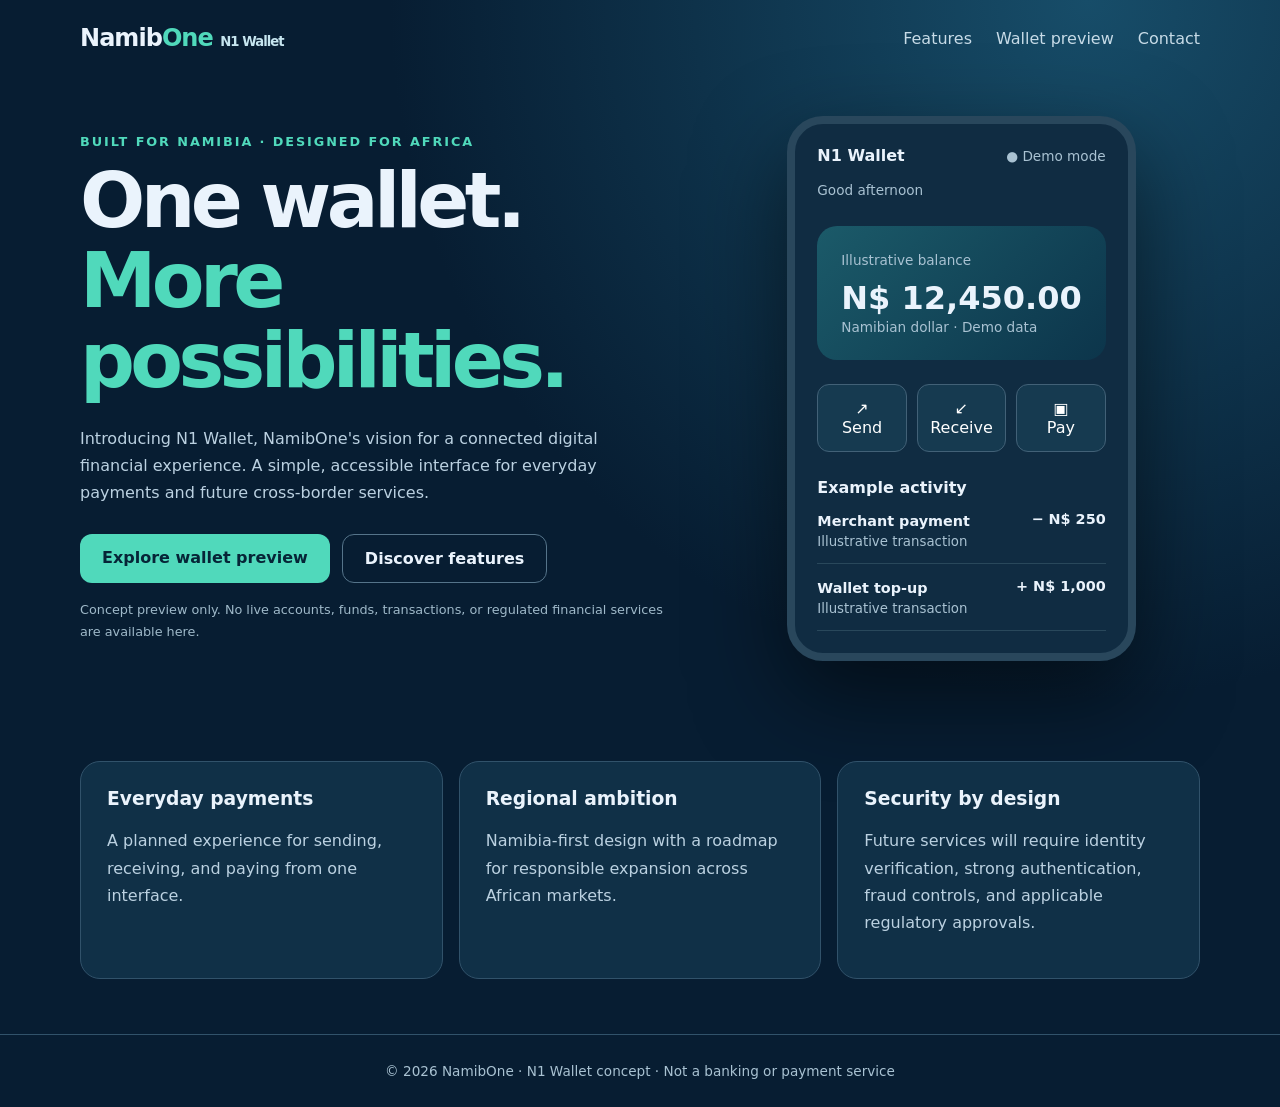
==== index.html @ 3094222d "feat: add responsive N1 Wallet concept landing page and demo interface" ====
<!doctype html>
<html lang="en"><head><meta charset="utf-8"><meta name="viewport" content="width=device-width,initial-scale=1"><meta name="theme-color" content="#071d32"><title>N1 Wallet | NamibOne</title><style>
:root{font-family:Inter,system-ui,-apple-system,Segoe UI,sans-serif;color:#eaf3fc;background:#071d32}*{box-sizing:border-box}body{margin:0;background:radial-gradient(circle at 85% 0%,#174d69 0%,#071d32 45%);min-height:100vh}a{color:inherit}button,input{font:inherit}button{cursor:pointer}header{max-width:1160px;margin:auto;display:flex;align-items:center;justify-content:space-between;padding:24px 20px}.brand{font-weight:850;font-size:1.5rem;letter-spacing:-.04em}.brand span{color:#50d9bb}nav{display:flex;gap:24px}nav a{text-decoration:none;color:#c7dbe7}main{max-width:1160px;margin:40px auto;padding:0 20px}.hero{display:grid;grid-template-columns:1.1fr .9fr;align-items:center;gap:60px}h1{font-size:clamp(2.6rem,6vw,5rem);line-height:1.04;letter-spacing:-.06em;margin:12px 0 24px}h1 em{font-style:normal;color:#50d9bb}.eyebrow{color:#50d9bb;text-transform:uppercase;letter-spacing:.15em;font-size:.8rem;font-weight:700}p{color:#bbd1e1;line-height:1.7}.cta{display:flex;gap:12px;flex-wrap:wrap;margin-top:28px}.btn{background:#50d9bb;color:#062537;border:0;border-radius:12px;padding:14px 22px;font-weight:750;text-decoration:none}.btn.secondary{background:transparent;color:#eaf3fc;border:1px solid #55748a}.phone{border:8px solid #29475c;border-radius:36px;background:#102c42;max-width:350px;margin:auto;padding:22px;box-shadow:0 35px 90px #0008}.phone .top{display:flex;justify-content:space-between;align-items:center}.muted{font-size:.85rem;color:#a9c2d2}.balance{margin:24px 0;padding:24px;background:linear-gradient(135deg,#1b5a69,#0c354b);border-radius:20px}.balance strong{font-size:2rem;display:block;margin-top:10px}.actions{display:grid;grid-template-columns:repeat(3,1fr);gap:10px}.actions button{border:1px solid #426177;border-radius:12px;background:#163a50;color:white;padding:14px 5px}.activity{margin-top:26px}.row{display:flex;justify-content:space-between;border-bottom:1px solid #29485b;padding:14px 0}.row b{font-size:.9rem}.row small{display:block;color:#a9c2d2;margin-top:4px}.features{display:grid;grid-template-columns:repeat(3,1fr);gap:16px;margin:100px 0 55px}.feature{background:#103047;border:1px solid #31526a;padding:26px;border-radius:20px}.feature h3{margin-top:0}footer{border-top:1px solid #31526a;padding:28px 20px;text-align:center;color:#a9c2d2;font-size:.85rem}.notice{margin:16px 0 0;color:#9fb9c9;font-size:.8rem}dialog{border:1px solid #426177;border-radius:18px;background:#102c42;color:#eaf3fc;max-width:420px;padding:28px}dialog::backdrop{background:#0009}dialog button{margin-top:16px}@media(max-width:800px){.hero{grid-template-columns:1fr;gap:35px}nav{gap:12px;font-size:.85rem}.features{grid-template-columns:1fr;margin-top:60px}.phone{width:100%}main{margin-top:20px}}
</style></head><body><header><div class="brand">Namib<span>One</span> <small style="font-size:.55em;color:#c6e5ef">N1 Wallet</small></div><nav><a href="#features">Features</a><a href="#wallet">Wallet preview</a><a href="mailto:hello@namibone.com?subject=N1%20Wallet%20enquiry">Contact</a></nav></header><main><section class="hero"><div><div class="eyebrow">Built for Namibia · Designed for Africa</div><h1>One wallet.<br><em>More possibilities.</em></h1><p>Introducing N1 Wallet, NamibOne's vision for a connected digital financial experience. A simple, accessible interface for everyday payments and future cross-border services.</p><div class="cta"><a class="btn" href="#wallet">Explore wallet preview</a><a class="btn secondary" href="#features">Discover features</a></div><p class="notice">Concept preview only. No live accounts, funds, transactions, or regulated financial services are available here.</p></div><div id="wallet" class="phone" aria-label="Illustrative N1 Wallet interface"><div class="top"><b>N1 Wallet</b><span class="muted">● Demo mode</span></div><p class="muted">Good afternoon</p><div class="balance"><span class="muted">Illustrative balance</span><strong>N$ 12,450.00</strong><span class="muted">Namibian dollar · Demo data</span></div><div class="actions"><button data-action="Send">↗<br>Send</button><button data-action="Receive">↙<br>Receive</button><button data-action="Pay">▣<br>Pay</button></div><div class="activity"><b>Example activity</b><div class="row"><div><b>Merchant payment</b><small>Illustrative transaction</small></div><b>− N$ 250</b></div><div class="row"><div><b>Wallet top-up</b><small>Illustrative transaction</small></div><b>+ N$ 1,000</b></div></div></div></section><section class="features" id="features"><article class="feature"><h3>Everyday payments</h3><p>A planned experience for sending, receiving, and paying from one interface.</p></article><article class="feature"><h3>Regional ambition</h3><p>Namibia-first design with a roadmap for responsible expansion across African markets.</p></article><article class="feature"><h3>Security by design</h3><p>Future services will require identity verification, strong authentication, fraud controls, and applicable regulatory approvals.</p></article></section></main><footer>© <span id="year"></span> NamibOne · N1 Wallet concept · Not a banking or payment service</footer><dialog id="modal"><h2 id="modal-title">Preview only</h2><p>Transactions are disabled in this concept. No personal or payment information is collected.</p><button class="btn" id="close">Close</button></dialog><script>document.getElementById('year').textContent=new Date().getFullYear();const modal=document.getElementById('modal');document.querySelectorAll('[data-action]').forEach(b=>b.addEventListener('click',()=>{document.getElementById('modal-title').textContent=b.dataset.action+' · Coming soon';modal.showModal()}));document.getElementById('close').addEventListener('click',()=>modal.close());</script></body></html>
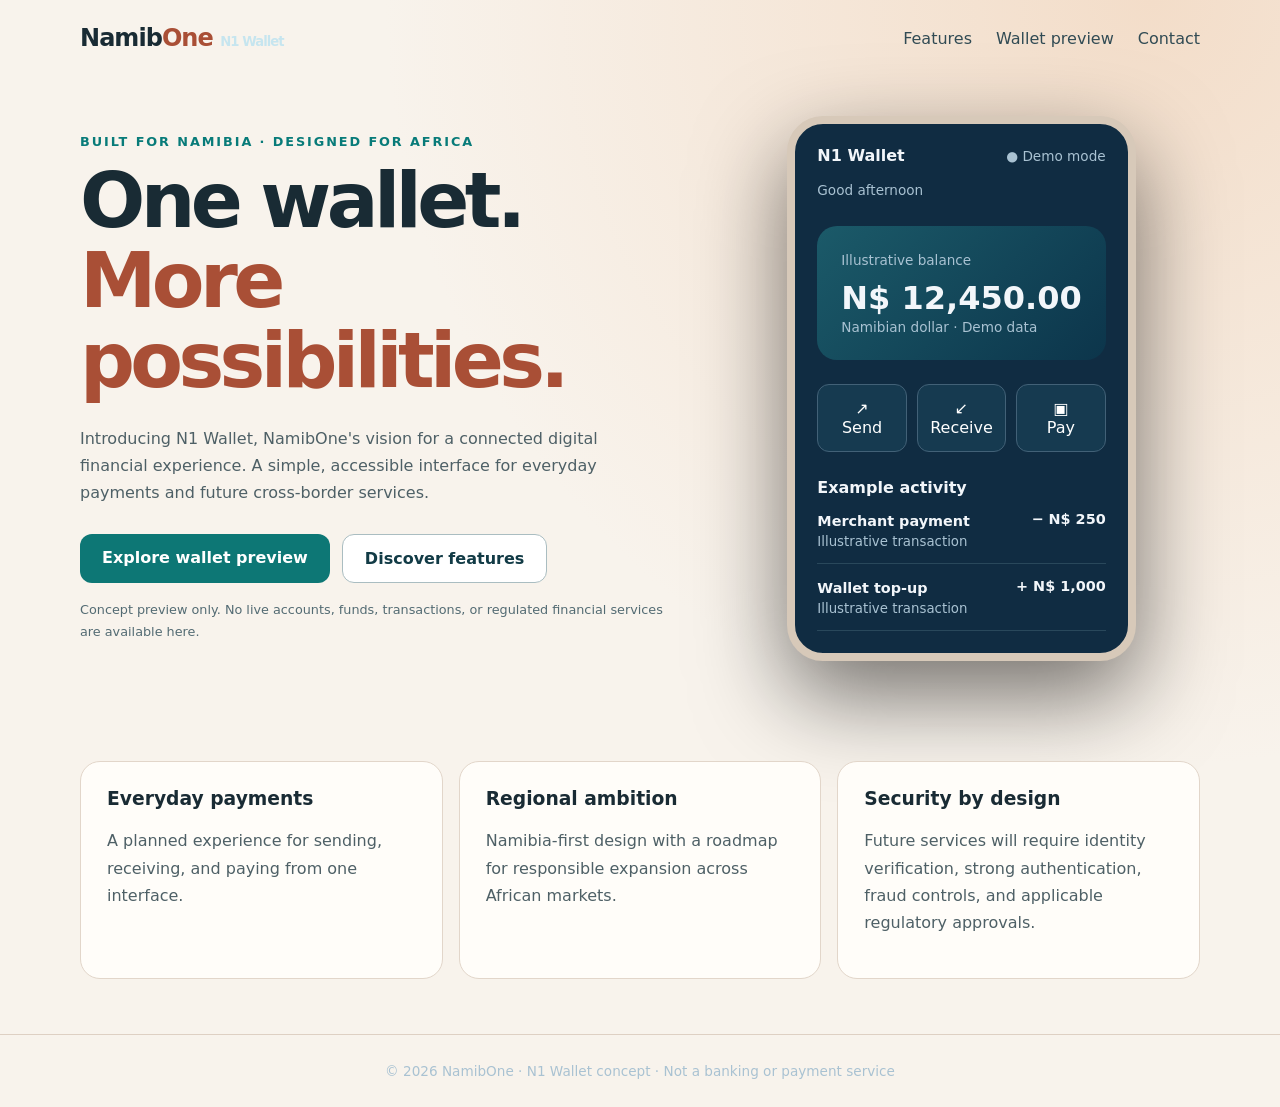
==== commit 448d5c52: "style: align N1 Wallet with light NamibOne ivory terracotta and teal identity" ====
--- a/index.html
+++ b/index.html
@@ -1,4 +1,4 @@
 <!doctype html>
-<html lang="en"><head><meta charset="utf-8"><meta name="viewport" content="width=device-width,initial-scale=1"><meta name="theme-color" content="#071d32"><title>N1 Wallet | NamibOne</title><style>
-:root{font-family:Inter,system-ui,-apple-system,Segoe UI,sans-serif;color:#eaf3fc;background:#071d32}*{box-sizing:border-box}body{margin:0;background:radial-gradient(circle at 85% 0%,#174d69 0%,#071d32 45%);min-height:100vh}a{color:inherit}button,input{font:inherit}button{cursor:pointer}header{max-width:1160px;margin:auto;display:flex;align-items:center;justify-content:space-between;padding:24px 20px}.brand{font-weight:850;font-size:1.5rem;letter-spacing:-.04em}.brand span{color:#50d9bb}nav{display:flex;gap:24px}nav a{text-decoration:none;color:#c7dbe7}main{max-width:1160px;margin:40px auto;padding:0 20px}.hero{display:grid;grid-template-columns:1.1fr .9fr;align-items:center;gap:60px}h1{font-size:clamp(2.6rem,6vw,5rem);line-height:1.04;letter-spacing:-.06em;margin:12px 0 24px}h1 em{font-style:normal;color:#50d9bb}.eyebrow{color:#50d9bb;text-transform:uppercase;letter-spacing:.15em;font-size:.8rem;font-weight:700}p{color:#bbd1e1;line-height:1.7}.cta{display:flex;gap:12px;flex-wrap:wrap;margin-top:28px}.btn{background:#50d9bb;color:#062537;border:0;border-radius:12px;padding:14px 22px;font-weight:750;text-decoration:none}.btn.secondary{background:transparent;color:#eaf3fc;border:1px solid #55748a}.phone{border:8px solid #29475c;border-radius:36px;background:#102c42;max-width:350px;margin:auto;padding:22px;box-shadow:0 35px 90px #0008}.phone .top{display:flex;justify-content:space-between;align-items:center}.muted{font-size:.85rem;color:#a9c2d2}.balance{margin:24px 0;padding:24px;background:linear-gradient(135deg,#1b5a69,#0c354b);border-radius:20px}.balance strong{font-size:2rem;display:block;margin-top:10px}.actions{display:grid;grid-template-columns:repeat(3,1fr);gap:10px}.actions button{border:1px solid #426177;border-radius:12px;background:#163a50;color:white;padding:14px 5px}.activity{margin-top:26px}.row{display:flex;justify-content:space-between;border-bottom:1px solid #29485b;padding:14px 0}.row b{font-size:.9rem}.row small{display:block;color:#a9c2d2;margin-top:4px}.features{display:grid;grid-template-columns:repeat(3,1fr);gap:16px;margin:100px 0 55px}.feature{background:#103047;border:1px solid #31526a;padding:26px;border-radius:20px}.feature h3{margin-top:0}footer{border-top:1px solid #31526a;padding:28px 20px;text-align:center;color:#a9c2d2;font-size:.85rem}.notice{margin:16px 0 0;color:#9fb9c9;font-size:.8rem}dialog{border:1px solid #426177;border-radius:18px;background:#102c42;color:#eaf3fc;max-width:420px;padding:28px}dialog::backdrop{background:#0009}dialog button{margin-top:16px}@media(max-width:800px){.hero{grid-template-columns:1fr;gap:35px}nav{gap:12px;font-size:.85rem}.features{grid-template-columns:1fr;margin-top:60px}.phone{width:100%}main{margin-top:20px}}
+<html lang="en"><head><meta charset="utf-8"><meta name="viewport" content="width=device-width,initial-scale=1"><meta name="theme-color" content="#f8f3ec"><title>N1 Wallet | NamibOne</title><style>
+:root{font-family:Inter,system-ui,-apple-system,Segoe UI,sans-serif;color:#192b34;background:#f8f3ec}*{box-sizing:border-box}body{margin:0;background:radial-gradient(circle at 90% 0%,#f3ddc9 0%,#f8f3ec 48%);min-height:100vh}a{color:inherit}button,input{font:inherit}button{cursor:pointer}header{max-width:1160px;margin:auto;display:flex;align-items:center;justify-content:space-between;padding:24px 20px}.brand{font-weight:850;font-size:1.5rem;letter-spacing:-.04em}.brand span{color:#a94f36}nav{display:flex;gap:24px}nav a{text-decoration:none;color:#314b54}main{max-width:1160px;margin:40px auto;padding:0 20px}.hero{display:grid;grid-template-columns:1.1fr .9fr;align-items:center;gap:60px}h1{font-size:clamp(2.6rem,6vw,5rem);line-height:1.04;letter-spacing:-.06em;margin:12px 0 24px}h1 em{font-style:normal;color:#a94f36}.eyebrow{color:#087b79;text-transform:uppercase;letter-spacing:.15em;font-size:.8rem;font-weight:700}p{color:#4e6066;line-height:1.7}.cta{display:flex;gap:12px;flex-wrap:wrap;margin-top:28px}.btn{background:#0d7775;color:#fff;border:0;border-radius:12px;padding:14px 22px;font-weight:750;text-decoration:none}.btn.secondary{background:#fff;color:#123b46;border:1px solid #aabdc1}.phone{color:#f2f6fa;border:8px solid #d7c9b9;border-radius:36px;background:#102c42;max-width:350px;margin:auto;padding:22px;box-shadow:0 35px 90px #0008}.phone .top{display:flex;justify-content:space-between;align-items:center}.muted{font-size:.85rem;color:#a9c2d2}.balance{margin:24px 0;padding:24px;background:linear-gradient(135deg,#1b5a69,#0c354b);border-radius:20px}.balance strong{font-size:2rem;display:block;margin-top:10px}.actions{display:grid;grid-template-columns:repeat(3,1fr);gap:10px}.actions button{border:1px solid #426177;border-radius:12px;background:#163a50;color:white;padding:14px 5px}.activity{margin-top:26px}.row{display:flex;justify-content:space-between;border-bottom:1px solid #29485b;padding:14px 0}.row b{font-size:.9rem}.row small{display:block;color:#a9c2d2;margin-top:4px}.features{display:grid;grid-template-columns:repeat(3,1fr);gap:16px;margin:100px 0 55px}.feature{background:#fffdf9;border:1px solid #e2d6ca;padding:26px;border-radius:20px}.feature h3{margin-top:0}footer{border-top:1px solid #ded0c3;padding:28px 20px;text-align:center;color:#a9c2d2;font-size:.85rem}.notice{margin:16px 0 0;color:#536b73;font-size:.8rem}dialog{border:1px solid #426177;border-radius:18px;background:#102c42;color:#eaf3fc;max-width:420px;padding:28px}dialog::backdrop{background:#0009}dialog button{margin-top:16px}@media(max-width:800px){.hero{grid-template-columns:1fr;gap:35px}nav{gap:12px;font-size:.85rem}.features{grid-template-columns:1fr;margin-top:60px}.phone{width:100%}main{margin-top:20px}}
 </style></head><body><header><div class="brand">Namib<span>One</span> <small style="font-size:.55em;color:#c6e5ef">N1 Wallet</small></div><nav><a href="#features">Features</a><a href="#wallet">Wallet preview</a><a href="mailto:hello@namibone.com?subject=N1%20Wallet%20enquiry">Contact</a></nav></header><main><section class="hero"><div><div class="eyebrow">Built for Namibia · Designed for Africa</div><h1>One wallet.<br><em>More possibilities.</em></h1><p>Introducing N1 Wallet, NamibOne's vision for a connected digital financial experience. A simple, accessible interface for everyday payments and future cross-border services.</p><div class="cta"><a class="btn" href="#wallet">Explore wallet preview</a><a class="btn secondary" href="#features">Discover features</a></div><p class="notice">Concept preview only. No live accounts, funds, transactions, or regulated financial services are available here.</p></div><div id="wallet" class="phone" aria-label="Illustrative N1 Wallet interface"><div class="top"><b>N1 Wallet</b><span class="muted">● Demo mode</span></div><p class="muted">Good afternoon</p><div class="balance"><span class="muted">Illustrative balance</span><strong>N$ 12,450.00</strong><span class="muted">Namibian dollar · Demo data</span></div><div class="actions"><button data-action="Send">↗<br>Send</button><button data-action="Receive">↙<br>Receive</button><button data-action="Pay">▣<br>Pay</button></div><div class="activity"><b>Example activity</b><div class="row"><div><b>Merchant payment</b><small>Illustrative transaction</small></div><b>− N$ 250</b></div><div class="row"><div><b>Wallet top-up</b><small>Illustrative transaction</small></div><b>+ N$ 1,000</b></div></div></div></section><section class="features" id="features"><article class="feature"><h3>Everyday payments</h3><p>A planned experience for sending, receiving, and paying from one interface.</p></article><article class="feature"><h3>Regional ambition</h3><p>Namibia-first design with a roadmap for responsible expansion across African markets.</p></article><article class="feature"><h3>Security by design</h3><p>Future services will require identity verification, strong authentication, fraud controls, and applicable regulatory approvals.</p></article></section></main><footer>© <span id="year"></span> NamibOne · N1 Wallet concept · Not a banking or payment service</footer><dialog id="modal"><h2 id="modal-title">Preview only</h2><p>Transactions are disabled in this concept. No personal or payment information is collected.</p><button class="btn" id="close">Close</button></dialog><script>document.getElementById('year').textContent=new Date().getFullYear();const modal=document.getElementById('modal');document.querySelectorAll('[data-action]').forEach(b=>b.addEventListener('click',()=>{document.getElementById('modal-title').textContent=b.dataset.action+' · Coming soon';modal.showModal()}));document.getElementById('close').addEventListener('click',()=>modal.close());</script></body></html>
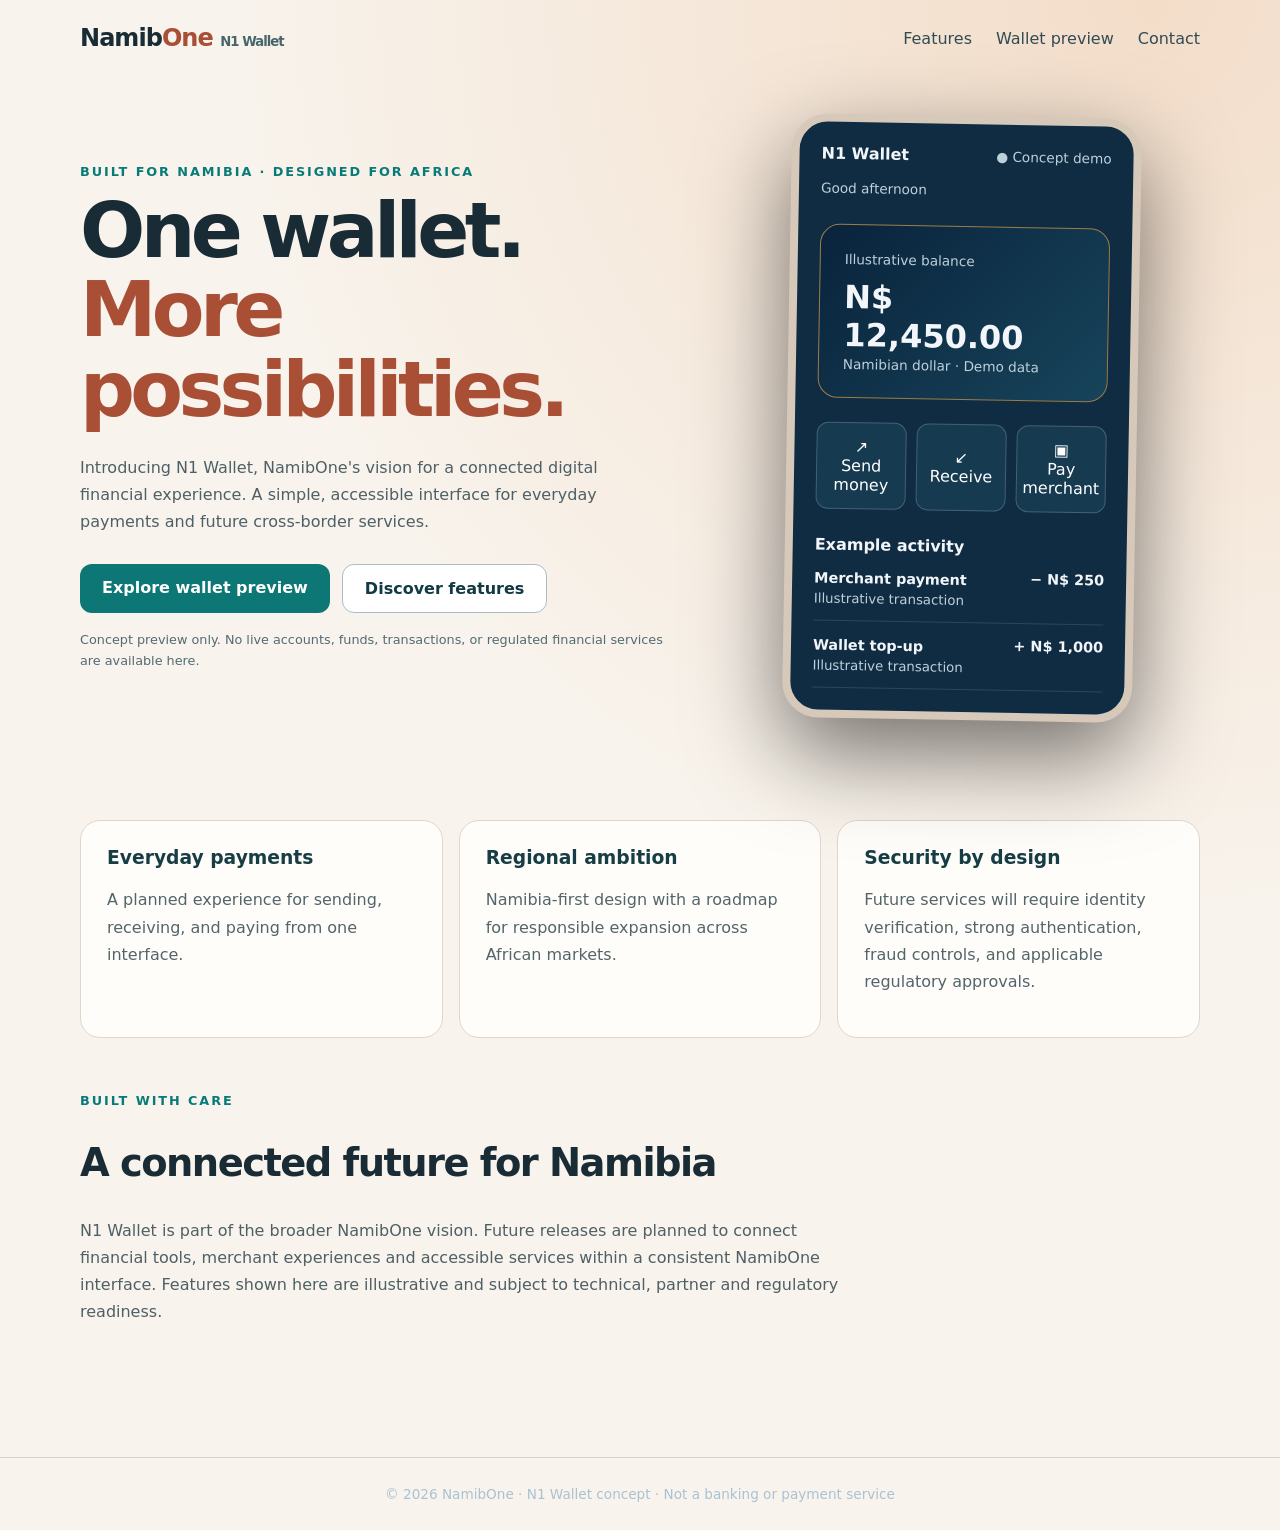
==== commit 03568fb9: "feat: refine accessible light-first wallet UI and brand-aligned concept experience" ====
--- a/index.html
+++ b/index.html
@@ -1,4 +1,4 @@
 <!doctype html>
 <html lang="en"><head><meta charset="utf-8"><meta name="viewport" content="width=device-width,initial-scale=1"><meta name="theme-color" content="#f8f3ec"><title>N1 Wallet | NamibOne</title><style>
 :root{font-family:Inter,system-ui,-apple-system,Segoe UI,sans-serif;color:#192b34;background:#f8f3ec}*{box-sizing:border-box}body{margin:0;background:radial-gradient(circle at 90% 0%,#f3ddc9 0%,#f8f3ec 48%);min-height:100vh}a{color:inherit}button,input{font:inherit}button{cursor:pointer}header{max-width:1160px;margin:auto;display:flex;align-items:center;justify-content:space-between;padding:24px 20px}.brand{font-weight:850;font-size:1.5rem;letter-spacing:-.04em}.brand span{color:#a94f36}nav{display:flex;gap:24px}nav a{text-decoration:none;color:#314b54}main{max-width:1160px;margin:40px auto;padding:0 20px}.hero{display:grid;grid-template-columns:1.1fr .9fr;align-items:center;gap:60px}h1{font-size:clamp(2.6rem,6vw,5rem);line-height:1.04;letter-spacing:-.06em;margin:12px 0 24px}h1 em{font-style:normal;color:#a94f36}.eyebrow{color:#087b79;text-transform:uppercase;letter-spacing:.15em;font-size:.8rem;font-weight:700}p{color:#4e6066;line-height:1.7}.cta{display:flex;gap:12px;flex-wrap:wrap;margin-top:28px}.btn{background:#0d7775;color:#fff;border:0;border-radius:12px;padding:14px 22px;font-weight:750;text-decoration:none}.btn.secondary{background:#fff;color:#123b46;border:1px solid #aabdc1}.phone{color:#f2f6fa;border:8px solid #d7c9b9;border-radius:36px;background:#102c42;max-width:350px;margin:auto;padding:22px;box-shadow:0 35px 90px #0008}.phone .top{display:flex;justify-content:space-between;align-items:center}.muted{font-size:.85rem;color:#a9c2d2}.balance{margin:24px 0;padding:24px;background:linear-gradient(135deg,#1b5a69,#0c354b);border-radius:20px}.balance strong{font-size:2rem;display:block;margin-top:10px}.actions{display:grid;grid-template-columns:repeat(3,1fr);gap:10px}.actions button{border:1px solid #426177;border-radius:12px;background:#163a50;color:white;padding:14px 5px}.activity{margin-top:26px}.row{display:flex;justify-content:space-between;border-bottom:1px solid #29485b;padding:14px 0}.row b{font-size:.9rem}.row small{display:block;color:#a9c2d2;margin-top:4px}.features{display:grid;grid-template-columns:repeat(3,1fr);gap:16px;margin:100px 0 55px}.feature{background:#fffdf9;border:1px solid #e2d6ca;padding:26px;border-radius:20px}.feature h3{margin-top:0}footer{border-top:1px solid #ded0c3;padding:28px 20px;text-align:center;color:#a9c2d2;font-size:.85rem}.notice{margin:16px 0 0;color:#536b73;font-size:.8rem}dialog{border:1px solid #426177;border-radius:18px;background:#102c42;color:#eaf3fc;max-width:420px;padding:28px}dialog::backdrop{background:#0009}dialog button{margin-top:16px}@media(max-width:800px){.hero{grid-template-columns:1fr;gap:35px}nav{gap:12px;font-size:.85rem}.features{grid-template-columns:1fr;margin-top:60px}.phone{width:100%}main{margin-top:20px}}
-</style></head><body><header><div class="brand">Namib<span>One</span> <small style="font-size:.55em;color:#c6e5ef">N1 Wallet</small></div><nav><a href="#features">Features</a><a href="#wallet">Wallet preview</a><a href="mailto:hello@namibone.com?subject=N1%20Wallet%20enquiry">Contact</a></nav></header><main><section class="hero"><div><div class="eyebrow">Built for Namibia · Designed for Africa</div><h1>One wallet.<br><em>More possibilities.</em></h1><p>Introducing N1 Wallet, NamibOne's vision for a connected digital financial experience. A simple, accessible interface for everyday payments and future cross-border services.</p><div class="cta"><a class="btn" href="#wallet">Explore wallet preview</a><a class="btn secondary" href="#features">Discover features</a></div><p class="notice">Concept preview only. No live accounts, funds, transactions, or regulated financial services are available here.</p></div><div id="wallet" class="phone" aria-label="Illustrative N1 Wallet interface"><div class="top"><b>N1 Wallet</b><span class="muted">● Demo mode</span></div><p class="muted">Good afternoon</p><div class="balance"><span class="muted">Illustrative balance</span><strong>N$ 12,450.00</strong><span class="muted">Namibian dollar · Demo data</span></div><div class="actions"><button data-action="Send">↗<br>Send</button><button data-action="Receive">↙<br>Receive</button><button data-action="Pay">▣<br>Pay</button></div><div class="activity"><b>Example activity</b><div class="row"><div><b>Merchant payment</b><small>Illustrative transaction</small></div><b>− N$ 250</b></div><div class="row"><div><b>Wallet top-up</b><small>Illustrative transaction</small></div><b>+ N$ 1,000</b></div></div></div></section><section class="features" id="features"><article class="feature"><h3>Everyday payments</h3><p>A planned experience for sending, receiving, and paying from one interface.</p></article><article class="feature"><h3>Regional ambition</h3><p>Namibia-first design with a roadmap for responsible expansion across African markets.</p></article><article class="feature"><h3>Security by design</h3><p>Future services will require identity verification, strong authentication, fraud controls, and applicable regulatory approvals.</p></article></section></main><footer>© <span id="year"></span> NamibOne · N1 Wallet concept · Not a banking or payment service</footer><dialog id="modal"><h2 id="modal-title">Preview only</h2><p>Transactions are disabled in this concept. No personal or payment information is collected.</p><button class="btn" id="close">Close</button></dialog><script>document.getElementById('year').textContent=new Date().getFullYear();const modal=document.getElementById('modal');document.querySelectorAll('[data-action]').forEach(b=>b.addEventListener('click',()=>{document.getElementById('modal-title').textContent=b.dataset.action+' · Coming soon';modal.showModal()}));document.getElementById('close').addEventListener('click',()=>modal.close());</script></body></html>+.phone .muted,.phone small{color:#bed0dc}.phone p{color:#bed0dc}.phone .balance{border:1px solid #9b7d47;background:linear-gradient(135deg,#09233b,#17445b)}.phone .actions button:hover,.phone .actions button:focus-visible{background:#245a70}.feature h3{color:#173d45}.feature p{color:#53656a}.brand small{color:#47666c!important}.phone .row{gap:10px}.phone .row b{white-space:nowrap}.hero{min-height:570px}.phone{transform:rotate(1deg)}.btn:hover{filter:brightness(.94)}a:focus-visible,button:focus-visible{outline:3px solid #d79d4e;outline-offset:3px}@media(prefers-reduced-motion:no-preference){.btn,.actions button{transition:background .2s,filter .2s}}@media(max-width:800px){.phone{transform:none}.hero{min-height:0}} </style></head><body><header><div class="brand">Namib<span>One</span> <small style="font-size:.55em;color:#c6e5ef">N1 Wallet</small></div><nav><a href="#features">Features</a><a href="#wallet">Wallet preview</a><a href="mailto:hello@namibone.com?subject=N1%20Wallet%20enquiry">Contact</a></nav></header><main><section class="hero"><div><div class="eyebrow">Built for Namibia · Designed for Africa</div><h1>One wallet.<br><em>More possibilities.</em></h1><p>Introducing N1 Wallet, NamibOne's vision for a connected digital financial experience. A simple, accessible interface for everyday payments and future cross-border services.</p><div class="cta"><a class="btn" href="#wallet">Explore wallet preview</a><a class="btn secondary" href="#features">Discover features</a></div><p class="notice">Concept preview only. No live accounts, funds, transactions, or regulated financial services are available here.</p></div><div id="wallet" class="phone" aria-label="Illustrative N1 Wallet interface"><div class="top"><b>N1 Wallet</b><span class="muted">● Concept demo</span></div><p class="muted">Good afternoon</p><div class="balance"><span class="muted">Illustrative balance</span><strong>N$ 12,450.00</strong><span class="muted">Namibian dollar · Demo data</span></div><div class="actions"><button data-action="Send">↗<br>Send money</button><button data-action="Receive">↙<br>Receive</button><button data-action="Pay">▣<br>Pay merchant</button></div><div class="activity"><b>Example activity</b><div class="row"><div><b>Merchant payment</b><small>Illustrative transaction</small></div><b>− N$ 250</b></div><div class="row"><div><b>Wallet top-up</b><small>Illustrative transaction</small></div><b>+ N$ 1,000</b></div></div></div></section><section class="features" id="features"><article class="feature"><h3>Everyday payments</h3><p>A planned experience for sending, receiving, and paying from one interface.</p></article><article class="feature"><h3>Regional ambition</h3><p>Namibia-first design with a roadmap for responsible expansion across African markets.</p></article><article class="feature"><h3>Security by design</h3><p>Future services will require identity verification, strong authentication, fraud controls, and applicable regulatory approvals.</p></article></section><section aria-labelledby="roadmap" style="padding:0 0 75px"><div class="eyebrow">Built with care</div><h2 id="roadmap" style="font-size:clamp(1.8rem,3vw,2.8rem);letter-spacing:-.04em">A connected future for Namibia</h2><p style="max-width:760px">N1 Wallet is part of the broader NamibOne vision. Future releases are planned to connect financial tools, merchant experiences and accessible services within a consistent NamibOne interface. Features shown here are illustrative and subject to technical, partner and regulatory readiness.</p></section></main><footer>© <span id="year"></span> NamibOne · N1 Wallet concept · Not a banking or payment service</footer><dialog id="modal"><h2 id="modal-title">Preview only</h2><p>Transactions are disabled in this concept. No personal or payment information is collected.</p><button class="btn" id="close">Close</button></dialog><script>document.getElementById('year').textContent=new Date().getFullYear();const modal=document.getElementById('modal');document.querySelectorAll('[data-action]').forEach(b=>b.addEventListener('click',()=>{document.getElementById('modal-title').textContent=b.dataset.action+' · Coming soon';modal.showModal()}));document.getElementById('close').addEventListener('click',()=>modal.close());</script></body></html>
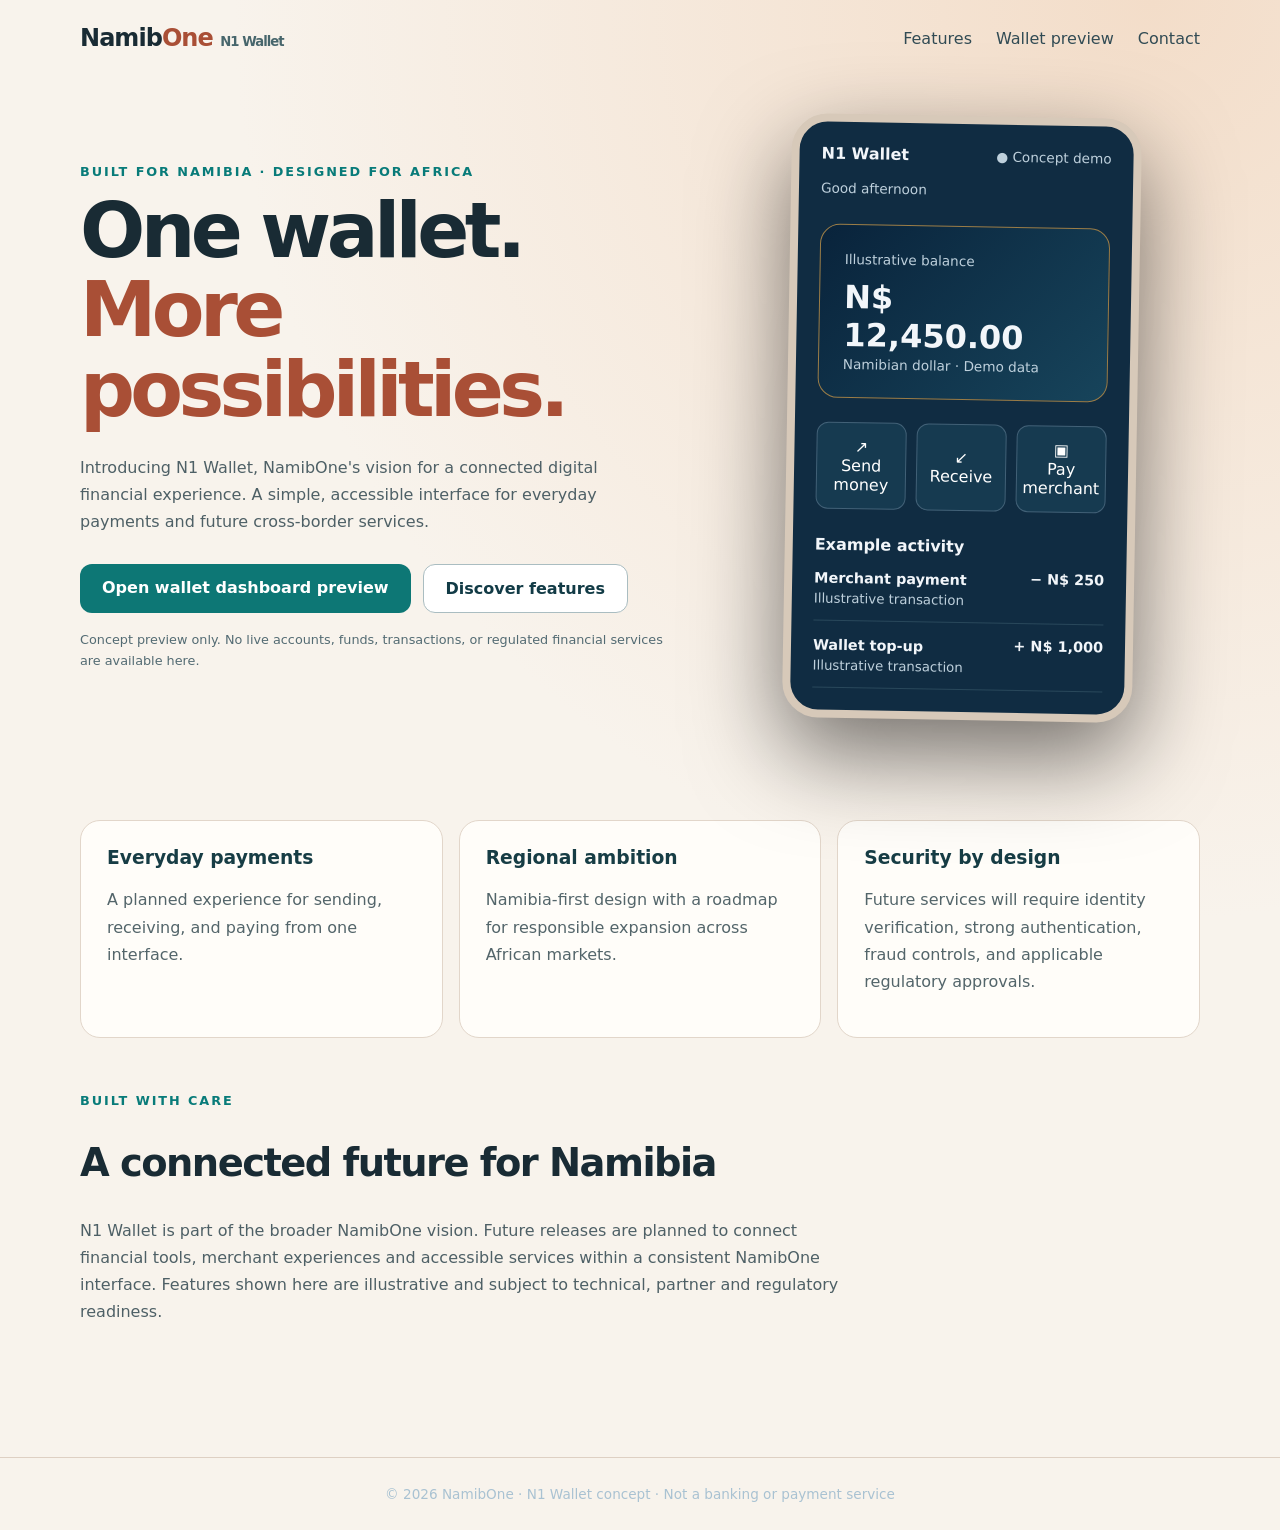
==== commit ddae9e9b: "feat: link homepage to N1 Wallet dashboard preview" ====
--- a/index.html
+++ b/index.html
@@ -1,4 +1,4 @@
 <!doctype html>
 <html lang="en"><head><meta charset="utf-8"><meta name="viewport" content="width=device-width,initial-scale=1"><meta name="theme-color" content="#f8f3ec"><title>N1 Wallet | NamibOne</title><style>
 :root{font-family:Inter,system-ui,-apple-system,Segoe UI,sans-serif;color:#192b34;background:#f8f3ec}*{box-sizing:border-box}body{margin:0;background:radial-gradient(circle at 90% 0%,#f3ddc9 0%,#f8f3ec 48%);min-height:100vh}a{color:inherit}button,input{font:inherit}button{cursor:pointer}header{max-width:1160px;margin:auto;display:flex;align-items:center;justify-content:space-between;padding:24px 20px}.brand{font-weight:850;font-size:1.5rem;letter-spacing:-.04em}.brand span{color:#a94f36}nav{display:flex;gap:24px}nav a{text-decoration:none;color:#314b54}main{max-width:1160px;margin:40px auto;padding:0 20px}.hero{display:grid;grid-template-columns:1.1fr .9fr;align-items:center;gap:60px}h1{font-size:clamp(2.6rem,6vw,5rem);line-height:1.04;letter-spacing:-.06em;margin:12px 0 24px}h1 em{font-style:normal;color:#a94f36}.eyebrow{color:#087b79;text-transform:uppercase;letter-spacing:.15em;font-size:.8rem;font-weight:700}p{color:#4e6066;line-height:1.7}.cta{display:flex;gap:12px;flex-wrap:wrap;margin-top:28px}.btn{background:#0d7775;color:#fff;border:0;border-radius:12px;padding:14px 22px;font-weight:750;text-decoration:none}.btn.secondary{background:#fff;color:#123b46;border:1px solid #aabdc1}.phone{color:#f2f6fa;border:8px solid #d7c9b9;border-radius:36px;background:#102c42;max-width:350px;margin:auto;padding:22px;box-shadow:0 35px 90px #0008}.phone .top{display:flex;justify-content:space-between;align-items:center}.muted{font-size:.85rem;color:#a9c2d2}.balance{margin:24px 0;padding:24px;background:linear-gradient(135deg,#1b5a69,#0c354b);border-radius:20px}.balance strong{font-size:2rem;display:block;margin-top:10px}.actions{display:grid;grid-template-columns:repeat(3,1fr);gap:10px}.actions button{border:1px solid #426177;border-radius:12px;background:#163a50;color:white;padding:14px 5px}.activity{margin-top:26px}.row{display:flex;justify-content:space-between;border-bottom:1px solid #29485b;padding:14px 0}.row b{font-size:.9rem}.row small{display:block;color:#a9c2d2;margin-top:4px}.features{display:grid;grid-template-columns:repeat(3,1fr);gap:16px;margin:100px 0 55px}.feature{background:#fffdf9;border:1px solid #e2d6ca;padding:26px;border-radius:20px}.feature h3{margin-top:0}footer{border-top:1px solid #ded0c3;padding:28px 20px;text-align:center;color:#a9c2d2;font-size:.85rem}.notice{margin:16px 0 0;color:#536b73;font-size:.8rem}dialog{border:1px solid #426177;border-radius:18px;background:#102c42;color:#eaf3fc;max-width:420px;padding:28px}dialog::backdrop{background:#0009}dialog button{margin-top:16px}@media(max-width:800px){.hero{grid-template-columns:1fr;gap:35px}nav{gap:12px;font-size:.85rem}.features{grid-template-columns:1fr;margin-top:60px}.phone{width:100%}main{margin-top:20px}}
-.phone .muted,.phone small{color:#bed0dc}.phone p{color:#bed0dc}.phone .balance{border:1px solid #9b7d47;background:linear-gradient(135deg,#09233b,#17445b)}.phone .actions button:hover,.phone .actions button:focus-visible{background:#245a70}.feature h3{color:#173d45}.feature p{color:#53656a}.brand small{color:#47666c!important}.phone .row{gap:10px}.phone .row b{white-space:nowrap}.hero{min-height:570px}.phone{transform:rotate(1deg)}.btn:hover{filter:brightness(.94)}a:focus-visible,button:focus-visible{outline:3px solid #d79d4e;outline-offset:3px}@media(prefers-reduced-motion:no-preference){.btn,.actions button{transition:background .2s,filter .2s}}@media(max-width:800px){.phone{transform:none}.hero{min-height:0}} </style></head><body><header><div class="brand">Namib<span>One</span> <small style="font-size:.55em;color:#c6e5ef">N1 Wallet</small></div><nav><a href="#features">Features</a><a href="#wallet">Wallet preview</a><a href="mailto:hello@namibone.com?subject=N1%20Wallet%20enquiry">Contact</a></nav></header><main><section class="hero"><div><div class="eyebrow">Built for Namibia · Designed for Africa</div><h1>One wallet.<br><em>More possibilities.</em></h1><p>Introducing N1 Wallet, NamibOne's vision for a connected digital financial experience. A simple, accessible interface for everyday payments and future cross-border services.</p><div class="cta"><a class="btn" href="#wallet">Explore wallet preview</a><a class="btn secondary" href="#features">Discover features</a></div><p class="notice">Concept preview only. No live accounts, funds, transactions, or regulated financial services are available here.</p></div><div id="wallet" class="phone" aria-label="Illustrative N1 Wallet interface"><div class="top"><b>N1 Wallet</b><span class="muted">● Concept demo</span></div><p class="muted">Good afternoon</p><div class="balance"><span class="muted">Illustrative balance</span><strong>N$ 12,450.00</strong><span class="muted">Namibian dollar · Demo data</span></div><div class="actions"><button data-action="Send">↗<br>Send money</button><button data-action="Receive">↙<br>Receive</button><button data-action="Pay">▣<br>Pay merchant</button></div><div class="activity"><b>Example activity</b><div class="row"><div><b>Merchant payment</b><small>Illustrative transaction</small></div><b>− N$ 250</b></div><div class="row"><div><b>Wallet top-up</b><small>Illustrative transaction</small></div><b>+ N$ 1,000</b></div></div></div></section><section class="features" id="features"><article class="feature"><h3>Everyday payments</h3><p>A planned experience for sending, receiving, and paying from one interface.</p></article><article class="feature"><h3>Regional ambition</h3><p>Namibia-first design with a roadmap for responsible expansion across African markets.</p></article><article class="feature"><h3>Security by design</h3><p>Future services will require identity verification, strong authentication, fraud controls, and applicable regulatory approvals.</p></article></section><section aria-labelledby="roadmap" style="padding:0 0 75px"><div class="eyebrow">Built with care</div><h2 id="roadmap" style="font-size:clamp(1.8rem,3vw,2.8rem);letter-spacing:-.04em">A connected future for Namibia</h2><p style="max-width:760px">N1 Wallet is part of the broader NamibOne vision. Future releases are planned to connect financial tools, merchant experiences and accessible services within a consistent NamibOne interface. Features shown here are illustrative and subject to technical, partner and regulatory readiness.</p></section></main><footer>© <span id="year"></span> NamibOne · N1 Wallet concept · Not a banking or payment service</footer><dialog id="modal"><h2 id="modal-title">Preview only</h2><p>Transactions are disabled in this concept. No personal or payment information is collected.</p><button class="btn" id="close">Close</button></dialog><script>document.getElementById('year').textContent=new Date().getFullYear();const modal=document.getElementById('modal');document.querySelectorAll('[data-action]').forEach(b=>b.addEventListener('click',()=>{document.getElementById('modal-title').textContent=b.dataset.action+' · Coming soon';modal.showModal()}));document.getElementById('close').addEventListener('click',()=>modal.close());</script></body></html>+.phone .muted,.phone small{color:#bed0dc}.phone p{color:#bed0dc}.phone .balance{border:1px solid #9b7d47;background:linear-gradient(135deg,#09233b,#17445b)}.phone .actions button:hover,.phone .actions button:focus-visible{background:#245a70}.feature h3{color:#173d45}.feature p{color:#53656a}.brand small{color:#47666c!important}.phone .row{gap:10px}.phone .row b{white-space:nowrap}.hero{min-height:570px}.phone{transform:rotate(1deg)}.btn:hover{filter:brightness(.94)}a:focus-visible,button:focus-visible{outline:3px solid #d79d4e;outline-offset:3px}@media(prefers-reduced-motion:no-preference){.btn,.actions button{transition:background .2s,filter .2s}}@media(max-width:800px){.phone{transform:none}.hero{min-height:0}} </style></head><body><header><div class="brand">Namib<span>One</span> <small style="font-size:.55em;color:#c6e5ef">N1 Wallet</small></div><nav><a href="#features">Features</a><a href="#wallet">Wallet preview</a><a href="mailto:hello@namibone.com?subject=N1%20Wallet%20enquiry">Contact</a></nav></header><main><section class="hero"><div><div class="eyebrow">Built for Namibia · Designed for Africa</div><h1>One wallet.<br><em>More possibilities.</em></h1><p>Introducing N1 Wallet, NamibOne's vision for a connected digital financial experience. A simple, accessible interface for everyday payments and future cross-border services.</p><div class="cta"><a class="btn" href="portal.html">Open wallet dashboard preview</a><a class="btn secondary" href="#features">Discover features</a></div><p class="notice">Concept preview only. No live accounts, funds, transactions, or regulated financial services are available here.</p></div><div id="wallet" class="phone" aria-label="Illustrative N1 Wallet interface"><div class="top"><b>N1 Wallet</b><span class="muted">● Concept demo</span></div><p class="muted">Good afternoon</p><div class="balance"><span class="muted">Illustrative balance</span><strong>N$ 12,450.00</strong><span class="muted">Namibian dollar · Demo data</span></div><div class="actions"><button data-action="Send">↗<br>Send money</button><button data-action="Receive">↙<br>Receive</button><button data-action="Pay">▣<br>Pay merchant</button></div><div class="activity"><b>Example activity</b><div class="row"><div><b>Merchant payment</b><small>Illustrative transaction</small></div><b>− N$ 250</b></div><div class="row"><div><b>Wallet top-up</b><small>Illustrative transaction</small></div><b>+ N$ 1,000</b></div></div></div></section><section class="features" id="features"><article class="feature"><h3>Everyday payments</h3><p>A planned experience for sending, receiving, and paying from one interface.</p></article><article class="feature"><h3>Regional ambition</h3><p>Namibia-first design with a roadmap for responsible expansion across African markets.</p></article><article class="feature"><h3>Security by design</h3><p>Future services will require identity verification, strong authentication, fraud controls, and applicable regulatory approvals.</p></article></section><section aria-labelledby="roadmap" style="padding:0 0 75px"><div class="eyebrow">Built with care</div><h2 id="roadmap" style="font-size:clamp(1.8rem,3vw,2.8rem);letter-spacing:-.04em">A connected future for Namibia</h2><p style="max-width:760px">N1 Wallet is part of the broader NamibOne vision. Future releases are planned to connect financial tools, merchant experiences and accessible services within a consistent NamibOne interface. Features shown here are illustrative and subject to technical, partner and regulatory readiness.</p></section></main><footer>© <span id="year"></span> NamibOne · N1 Wallet concept · Not a banking or payment service</footer><dialog id="modal"><h2 id="modal-title">Preview only</h2><p>Transactions are disabled in this concept. No personal or payment information is collected.</p><button class="btn" id="close">Close</button></dialog><script>document.getElementById('year').textContent=new Date().getFullYear();const modal=document.getElementById('modal');document.querySelectorAll('[data-action]').forEach(b=>b.addEventListener('click',()=>{document.getElementById('modal-title').textContent=b.dataset.action+' · Coming soon';modal.showModal()}));document.getElementById('close').addEventListener('click',()=>modal.close());</script></body></html>
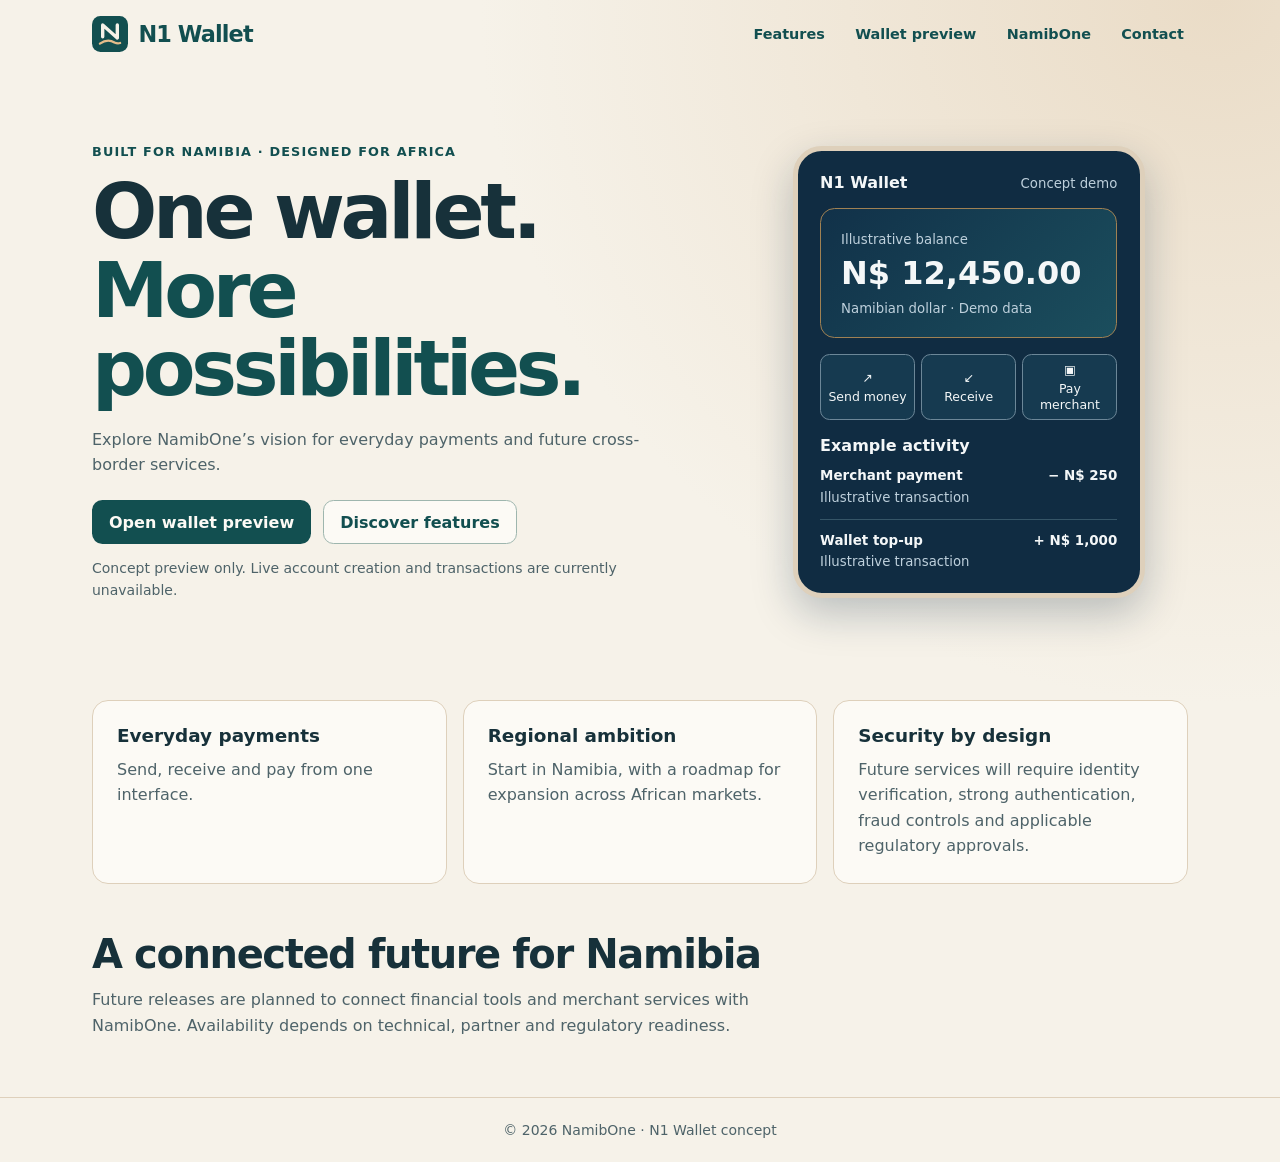
==== commit 59a4fe01: "Make the N1 Wallet homepage responsive" ====
--- a/index.html
+++ b/index.html
@@ -1,4 +1,110 @@
 <!doctype html>
-<html lang="en"><head><meta charset="utf-8"><meta name="viewport" content="width=device-width,initial-scale=1"><meta name="theme-color" content="#f8f3ec"><title>N1 Wallet | NamibOne</title><style>
-:root{font-family:Inter,system-ui,-apple-system,Segoe UI,sans-serif;color:#192b34;background:#f8f3ec}*{box-sizing:border-box}body{margin:0;background:radial-gradient(circle at 90% 0%,#f3ddc9 0%,#f8f3ec 48%);min-height:100vh}a{color:inherit}button,input{font:inherit}button{cursor:pointer}header{max-width:1160px;margin:auto;display:flex;align-items:center;justify-content:space-between;padding:24px 20px}.brand{font-weight:850;font-size:1.5rem;letter-spacing:-.04em}.brand span{color:#a94f36}nav{display:flex;gap:24px}nav a{text-decoration:none;color:#314b54}main{max-width:1160px;margin:40px auto;padding:0 20px}.hero{display:grid;grid-template-columns:1.1fr .9fr;align-items:center;gap:60px}h1{font-size:clamp(2.6rem,6vw,5rem);line-height:1.04;letter-spacing:-.06em;margin:12px 0 24px}h1 em{font-style:normal;color:#a94f36}.eyebrow{color:#087b79;text-transform:uppercase;letter-spacing:.15em;font-size:.8rem;font-weight:700}p{color:#4e6066;line-height:1.7}.cta{display:flex;gap:12px;flex-wrap:wrap;margin-top:28px}.btn{background:#0d7775;color:#fff;border:0;border-radius:12px;padding:14px 22px;font-weight:750;text-decoration:none}.btn.secondary{background:#fff;color:#123b46;border:1px solid #aabdc1}.phone{color:#f2f6fa;border:8px solid #d7c9b9;border-radius:36px;background:#102c42;max-width:350px;margin:auto;padding:22px;box-shadow:0 35px 90px #0008}.phone .top{display:flex;justify-content:space-between;align-items:center}.muted{font-size:.85rem;color:#a9c2d2}.balance{margin:24px 0;padding:24px;background:linear-gradient(135deg,#1b5a69,#0c354b);border-radius:20px}.balance strong{font-size:2rem;display:block;margin-top:10px}.actions{display:grid;grid-template-columns:repeat(3,1fr);gap:10px}.actions button{border:1px solid #426177;border-radius:12px;background:#163a50;color:white;padding:14px 5px}.activity{margin-top:26px}.row{display:flex;justify-content:space-between;border-bottom:1px solid #29485b;padding:14px 0}.row b{font-size:.9rem}.row small{display:block;color:#a9c2d2;margin-top:4px}.features{display:grid;grid-template-columns:repeat(3,1fr);gap:16px;margin:100px 0 55px}.feature{background:#fffdf9;border:1px solid #e2d6ca;padding:26px;border-radius:20px}.feature h3{margin-top:0}footer{border-top:1px solid #ded0c3;padding:28px 20px;text-align:center;color:#a9c2d2;font-size:.85rem}.notice{margin:16px 0 0;color:#536b73;font-size:.8rem}dialog{border:1px solid #426177;border-radius:18px;background:#102c42;color:#eaf3fc;max-width:420px;padding:28px}dialog::backdrop{background:#0009}dialog button{margin-top:16px}@media(max-width:800px){.hero{grid-template-columns:1fr;gap:35px}nav{gap:12px;font-size:.85rem}.features{grid-template-columns:1fr;margin-top:60px}.phone{width:100%}main{margin-top:20px}}
-.phone .muted,.phone small{color:#bed0dc}.phone p{color:#bed0dc}.phone .balance{border:1px solid #9b7d47;background:linear-gradient(135deg,#09233b,#17445b)}.phone .actions button:hover,.phone .actions button:focus-visible{background:#245a70}.feature h3{color:#173d45}.feature p{color:#53656a}.brand small{color:#47666c!important}.phone .row{gap:10px}.phone .row b{white-space:nowrap}.hero{min-height:570px}.phone{transform:rotate(1deg)}.btn:hover{filter:brightness(.94)}a:focus-visible,button:focus-visible{outline:3px solid #d79d4e;outline-offset:3px}@media(prefers-reduced-motion:no-preference){.btn,.actions button{transition:background .2s,filter .2s}}@media(max-width:800px){.phone{transform:none}.hero{min-height:0}} </style></head><body><header><div class="brand">Namib<span>One</span> <small style="font-size:.55em;color:#c6e5ef">N1 Wallet</small></div><nav><a href="#features">Features</a><a href="#wallet">Wallet preview</a><a href="mailto:hello@namibone.com?subject=N1%20Wallet%20enquiry">Contact</a></nav></header><main><section class="hero"><div><div class="eyebrow">Built for Namibia · Designed for Africa</div><h1>One wallet.<br><em>More possibilities.</em></h1><p>Introducing N1 Wallet, NamibOne's vision for a connected digital financial experience. A simple, accessible interface for everyday payments and future cross-border services.</p><div class="cta"><a class="btn" href="portal.html">Open wallet dashboard preview</a><a class="btn secondary" href="#features">Discover features</a></div><p class="notice">Concept preview only. No live accounts, funds, transactions, or regulated financial services are available here.</p></div><div id="wallet" class="phone" aria-label="Illustrative N1 Wallet interface"><div class="top"><b>N1 Wallet</b><span class="muted">● Concept demo</span></div><p class="muted">Good afternoon</p><div class="balance"><span class="muted">Illustrative balance</span><strong>N$ 12,450.00</strong><span class="muted">Namibian dollar · Demo data</span></div><div class="actions"><button data-action="Send">↗<br>Send money</button><button data-action="Receive">↙<br>Receive</button><button data-action="Pay">▣<br>Pay merchant</button></div><div class="activity"><b>Example activity</b><div class="row"><div><b>Merchant payment</b><small>Illustrative transaction</small></div><b>− N$ 250</b></div><div class="row"><div><b>Wallet top-up</b><small>Illustrative transaction</small></div><b>+ N$ 1,000</b></div></div></div></section><section class="features" id="features"><article class="feature"><h3>Everyday payments</h3><p>A planned experience for sending, receiving, and paying from one interface.</p></article><article class="feature"><h3>Regional ambition</h3><p>Namibia-first design with a roadmap for responsible expansion across African markets.</p></article><article class="feature"><h3>Security by design</h3><p>Future services will require identity verification, strong authentication, fraud controls, and applicable regulatory approvals.</p></article></section><section aria-labelledby="roadmap" style="padding:0 0 75px"><div class="eyebrow">Built with care</div><h2 id="roadmap" style="font-size:clamp(1.8rem,3vw,2.8rem);letter-spacing:-.04em">A connected future for Namibia</h2><p style="max-width:760px">N1 Wallet is part of the broader NamibOne vision. Future releases are planned to connect financial tools, merchant experiences and accessible services within a consistent NamibOne interface. Features shown here are illustrative and subject to technical, partner and regulatory readiness.</p></section></main><footer>© <span id="year"></span> NamibOne · N1 Wallet concept · Not a banking or payment service</footer><dialog id="modal"><h2 id="modal-title">Preview only</h2><p>Transactions are disabled in this concept. No personal or payment information is collected.</p><button class="btn" id="close">Close</button></dialog><script>document.getElementById('year').textContent=new Date().getFullYear();const modal=document.getElementById('modal');document.querySelectorAll('[data-action]').forEach(b=>b.addEventListener('click',()=>{document.getElementById('modal-title').textContent=b.dataset.action+' · Coming soon';modal.showModal()}));document.getElementById('close').addEventListener('click',()=>modal.close());</script></body></html>+<html lang="en">
+<head>
+  <meta charset="utf-8">
+  <meta name="viewport" content="width=device-width,initial-scale=1">
+  <meta name="theme-color" content="#124f50">
+  <title>N1 Wallet | NamibOne</title>
+  <link rel="icon" type="image/svg+xml" href="assets/namibone-mark.svg">
+  <link rel="stylesheet" href="assets/home.css">
+</head>
+<body>
+  <a class="skip-link" href="#main">Skip to content</a>
+  <header class="site-header">
+    <a class="brand" href="./" aria-label="N1 Wallet home">
+      <img src="assets/namibone-mark.svg" width="36" height="36" alt="">
+      <span>N1 Wallet</span>
+    </a>
+    <nav class="site-nav" aria-label="Main navigation">
+      <a href="#features">Features</a>
+      <a href="#wallet">Wallet preview</a>
+      <a href="https://namibone.com/">NamibOne</a>
+      <a href="mailto:hello@namibone.com?subject=N1%20Wallet%20enquiry">Contact</a>
+    </nav>
+  </header>
+
+  <main id="main">
+    <section class="hero" aria-labelledby="hero-title">
+      <div class="hero-copy">
+        <p class="eyebrow">Built for Namibia · Designed for Africa</p>
+        <h1 id="hero-title">One wallet. <em>More possibilities.</em></h1>
+        <p>Explore NamibOne’s vision for everyday payments and future cross-border services.</p>
+        <div class="cta">
+          <a class="btn" href="portal.html">Open wallet preview</a>
+          <a class="btn secondary" href="#features">Discover features</a>
+        </div>
+        <p class="notice">Concept preview only. Live account creation and transactions are currently unavailable.</p>
+      </div>
+
+      <section id="wallet" class="phone" aria-labelledby="wallet-title">
+        <div class="top">
+          <h2 id="wallet-title">N1 Wallet</h2>
+          <span class="muted">Concept demo</span>
+        </div>
+        <div class="balance">
+          <span class="muted">Illustrative balance</span>
+          <strong>N$ 12,450.00</strong>
+          <span class="muted">Namibian dollar · Demo data</span>
+        </div>
+        <div class="actions">
+          <button type="button" data-action="Send money"><span aria-hidden="true">↗</span>Send money</button>
+          <button type="button" data-action="Receive money"><span aria-hidden="true">↙</span>Receive</button>
+          <button type="button" data-action="Pay merchant"><span aria-hidden="true">▣</span>Pay merchant</button>
+        </div>
+        <div class="activity">
+          <h3>Example activity</h3>
+          <div class="row">
+            <div><strong>Merchant payment</strong><small>Illustrative transaction</small></div>
+            <strong>− N$ 250</strong>
+          </div>
+          <div class="row">
+            <div><strong>Wallet top-up</strong><small>Illustrative transaction</small></div>
+            <strong>+ N$ 1,000</strong>
+          </div>
+        </div>
+      </section>
+    </section>
+
+    <section class="features" id="features" aria-label="Planned wallet features">
+      <article class="feature">
+        <h2>Everyday payments</h2>
+        <p>Send, receive and pay from one interface.</p>
+      </article>
+      <article class="feature">
+        <h2>Regional ambition</h2>
+        <p>Start in Namibia, with a roadmap for expansion across African markets.</p>
+      </article>
+      <article class="feature">
+        <h2>Security by design</h2>
+        <p>Future services will require identity verification, strong authentication, fraud controls and applicable regulatory approvals.</p>
+      </article>
+    </section>
+
+    <section class="roadmap" aria-labelledby="roadmap-title">
+      <h2 id="roadmap-title">A connected future for Namibia</h2>
+      <p>Future releases are planned to connect financial tools and merchant services with NamibOne. Availability depends on technical, partner and regulatory readiness.</p>
+    </section>
+  </main>
+
+  <footer>© <span id="year">2026</span> NamibOne · N1 Wallet concept</footer>
+
+  <dialog id="modal" aria-labelledby="modal-title">
+    <h2 id="modal-title">Preview only</h2>
+    <p>Transactions are disabled in this concept. No personal or payment information is collected.</p>
+    <form method="dialog">
+      <button class="btn" type="submit">Close</button>
+    </form>
+  </dialog>
+  <script>
+    document.getElementById('year').textContent = new Date().getFullYear();
+    const modal = document.getElementById('modal');
+    const modalTitle = document.getElementById('modal-title');
+    for (const button of document.querySelectorAll('[data-action]')) {
+      button.addEventListener('click', () => {
+        modalTitle.textContent = button.dataset.action + ' · Preview';
+        modal.showModal();
+      });
+    }
+  </script>
+</body>
+</html>
--- a/assets/home.css
+++ b/assets/home.css
@@ -0,0 +1,268 @@
+:root {
+  font-family: Inter, system-ui, -apple-system, "Segoe UI", sans-serif;
+  color: #17313a;
+  background: #f6f2e9;
+  --sand: #f6f2e9;
+  --surface: #fcfaf5;
+  --line: #ded0bb;
+  --teal: #124f50;
+  --teal-hover: #0e4143;
+  --muted: #4e6369;
+  --focus: #126c70;
+  --demo-bg: #102c42;
+  --demo-text: #f4f7f8;
+  --demo-muted: #bed0dc;
+}
+
+*, *::before, *::after { box-sizing: border-box; }
+
+body {
+  margin: 0;
+  min-height: 100vh;
+  background: radial-gradient(ellipse at 95% 0%, #eadcc7, var(--sand) 46rem);
+}
+
+a { color: inherit; }
+button { cursor: pointer; font: inherit; }
+
+:focus-visible {
+  outline: 3px solid var(--focus);
+  outline-offset: 3px;
+}
+
+.skip-link {
+  position: absolute;
+  z-index: 2;
+  inset: .75rem auto auto .75rem;
+  padding: .75rem;
+  background: var(--surface);
+  transform: translateY(-200%);
+}
+
+.skip-link:focus { transform: none; }
+
+.site-header, main {
+  width: min(100%, 72.5rem);
+  margin-inline: auto;
+  padding-inline: clamp(1rem, 3vw, 2rem);
+}
+
+.site-header {
+  display: flex;
+  align-items: center;
+  justify-content: space-between;
+  flex-wrap: wrap;
+  gap: .5rem 1.5rem;
+  padding-block: .75rem;
+}
+
+.brand {
+  display: inline-flex;
+  align-items: center;
+  gap: .65rem;
+  min-height: 44px;
+  color: var(--teal);
+  font-size: 1.4rem;
+  font-weight: 800;
+  letter-spacing: -.04em;
+  text-decoration: none;
+}
+
+.brand img { display: block; flex: none; }
+
+.site-nav {
+  display: flex;
+  flex-wrap: wrap;
+  gap: 0 clamp(.5rem, 2vw, 1.4rem);
+}
+
+.site-nav a {
+  display: inline-flex;
+  align-items: center;
+  min-height: 44px;
+  padding-inline: .25rem;
+  color: var(--teal);
+  font-size: .9rem;
+  font-weight: 650;
+  text-decoration: none;
+}
+
+.site-nav a:hover { text-decoration: underline; }
+
+.hero {
+  display: grid;
+  grid-template-columns: minmax(0, 1.15fr) minmax(0, .85fr);
+  align-items: center;
+  gap: clamp(1.5rem, 5vw, 4.5rem);
+  padding-block: clamp(1.25rem, 5vw, 4rem);
+}
+
+h1 {
+  margin: .5rem 0 1.15rem;
+  font-size: clamp(2.25rem, 6vw, 4.85rem);
+  line-height: 1.02;
+  letter-spacing: -.055em;
+  overflow-wrap: anywhere;
+}
+
+h1 em { display: block; color: var(--teal); font-style: normal; }
+
+p { margin: .65rem 0; color: var(--muted); line-height: 1.6; }
+.hero-copy > p { max-width: 36rem; }
+.eyebrow { color: var(--teal); font-size: .8rem; font-weight: 750; letter-spacing: .09em; text-transform: uppercase; }
+
+.cta {
+  display: flex;
+  flex-wrap: wrap;
+  gap: .75rem;
+  margin-block: 1.4rem .8rem;
+}
+
+.btn {
+  display: inline-flex;
+  justify-content: center;
+  align-items: center;
+  min-height: 44px;
+  padding: .65rem 1rem;
+  border: 1px solid transparent;
+  border-radius: .65rem;
+  background: var(--teal);
+  color: var(--surface);
+  text-align: center;
+  text-decoration: none;
+  font-weight: 750;
+}
+
+.btn:hover { background: var(--teal-hover); }
+.btn.secondary { border-color: #9eb6ae; background: var(--surface); color: var(--teal); }
+.btn.secondary:hover { background: #e6eee6; }
+.notice { font-size: .875rem; }
+
+.phone {
+  width: min(100%, 22rem);
+  min-width: 0;
+  justify-self: center;
+  padding: clamp(.9rem, 3vw, 1.4rem);
+  border: 5px solid var(--line);
+  border-radius: 1.8rem;
+  background: var(--demo-bg);
+  color: var(--demo-text);
+  box-shadow: 0 1rem 2.5rem #102c4240;
+}
+
+.phone .top {
+  display: flex;
+  justify-content: space-between;
+  align-items: baseline;
+  flex-wrap: wrap;
+  gap: .25rem .6rem;
+}
+
+.phone h2, .phone h3 { margin: 0; font-size: 1rem; }
+.muted, .phone small { color: var(--demo-muted); font-size: .83rem; }
+
+.balance {
+  margin-block: 1rem;
+  padding: clamp(.75rem, 2vw, 1.25rem);
+  border: 1px solid #a08153;
+  border-radius: .9rem;
+  background: linear-gradient(135deg, #113149, #1b4e5d);
+}
+
+.balance strong {
+  display: block;
+  margin-block: .35rem;
+  font-size: clamp(1.35rem, 5vw, 2rem);
+  line-height: 1.2;
+}
+
+.actions {
+  display: grid;
+  grid-template-columns: repeat(3, minmax(0, 1fr));
+  gap: .4rem;
+}
+
+.actions button {
+  min-height: 53px;
+  padding: .45rem .25rem;
+  border: 1px solid #6c8798;
+  border-radius: .6rem;
+  background: #163a50;
+  color: var(--demo-text);
+  font-size: .78rem;
+  line-height: 1.25;
+  overflow-wrap: anywhere;
+}
+
+.actions button span { display: block; margin-bottom: .2rem; }
+.actions button:hover { background: #245a70; }
+.phone :focus-visible { outline-color: #e5bd8b; }
+.activity { margin-top: 1rem; }
+
+.row {
+  display: grid;
+  grid-template-columns: minmax(0, 1fr) auto;
+  align-items: start;
+  gap: .55rem;
+  padding-block: .75rem;
+  border-bottom: 1px solid #355567;
+  font-size: .84rem;
+  line-height: 1.35;
+}
+
+.row:last-child { border-bottom: 0; padding-bottom: 0; }
+.row small { display: block; margin-top: .2rem; }
+
+.features {
+  display: grid;
+  grid-template-columns: repeat(3, minmax(0, 1fr));
+  gap: 1rem;
+  margin-block: 1.5rem 3rem;
+}
+
+.feature {
+  padding: clamp(1rem, 3vw, 1.5rem);
+  border: 1px solid var(--line);
+  border-radius: 1rem;
+  background: var(--surface);
+}
+
+.feature h2 { margin: 0; font-size: 1.15rem; }
+.feature p { margin-bottom: 0; }
+.roadmap { max-width: 44rem; padding-bottom: 3rem; }
+.roadmap h2 { margin-block: 0 .65rem; font-size: clamp(1.45rem, 4vw, 2.5rem); line-height: 1.12; letter-spacing: -.035em; }
+
+footer {
+  padding: 1.5rem 1rem;
+  border-top: 1px solid var(--line);
+  color: var(--muted);
+  text-align: center;
+  font-size: .875rem;
+}
+
+dialog {
+  width: min(26rem, calc(100% - 2rem));
+  padding: clamp(1rem, 4vw, 1.75rem);
+  border: 1px solid var(--line);
+  border-radius: 1rem;
+  background: var(--surface);
+  color: var(--teal);
+}
+
+dialog h2 { margin-top: 0; }
+dialog .btn { margin-top: .5rem; }
+dialog::backdrop { background: #102c42a8; }
+
+@media (max-width: 48rem) {
+  .hero { grid-template-columns: minmax(0, 1fr); }
+  .features { grid-template-columns: minmax(0, 1fr); }
+}
+
+@media (max-width: 33rem) {
+  .site-header { align-items: flex-start; }
+  .site-nav { flex-basis: 100%; }
+}
+
+@media (max-width: 26rem) {
+  .cta { display: grid; grid-template-columns: minmax(0, 1fr); }
+}
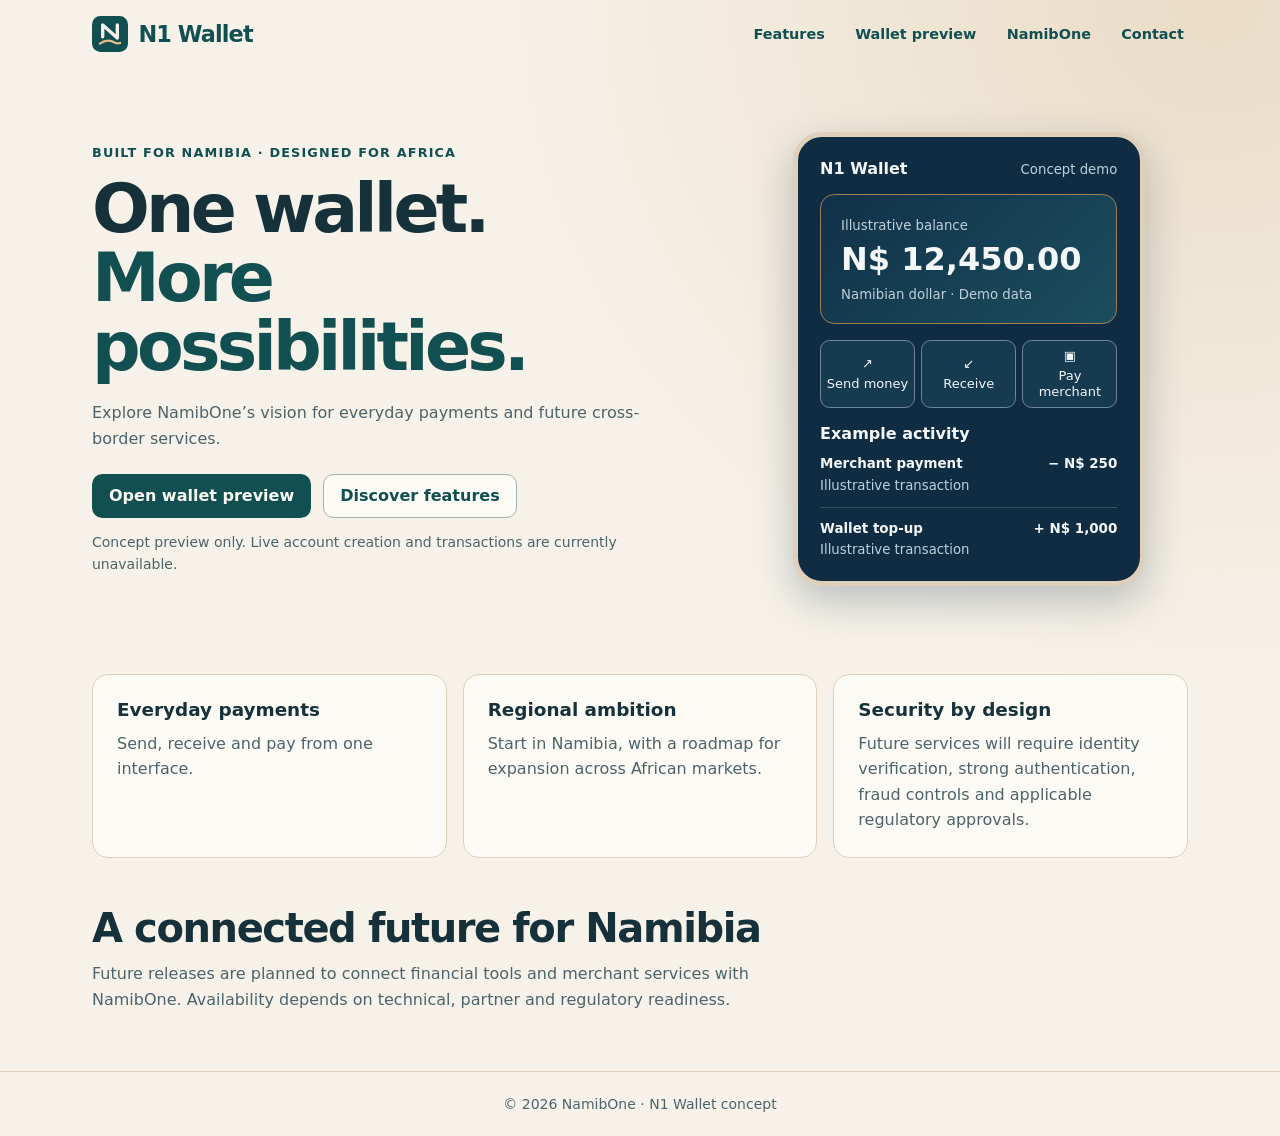
==== commit a3408a2f: "Fix mobile reflow on the N1 Wallet homepage and dashboard" ====
--- a/index.html
+++ b/index.html
@@ -6,7 +6,7 @@
   <meta name="theme-color" content="#124f50">
   <title>N1 Wallet | NamibOne</title>
   <link rel="icon" type="image/svg+xml" href="assets/namibone-mark.svg">
-  <link rel="stylesheet" href="assets/home.css">
+  <link rel="stylesheet" href="assets/home.css?v=2">
 </head>
 <body>
   <a class="skip-link" href="#main">Skip to content</a>
--- a/assets/home.css
+++ b/assets/home.css
@@ -20,6 +20,7 @@
   margin: 0;
   min-height: 100vh;
   background: radial-gradient(ellipse at 95% 0%, #eadcc7, var(--sand) 46rem);
+  overflow-wrap: anywhere;
 }
 
 a { color: inherit; }
@@ -60,6 +61,7 @@
   display: inline-flex;
   align-items: center;
   gap: .65rem;
+  max-width: 100%;
   min-height: 44px;
   color: var(--teal);
   font-size: 1.4rem;
@@ -73,14 +75,20 @@
 .site-nav {
   display: flex;
   flex-wrap: wrap;
-  gap: 0 clamp(.5rem, 2vw, 1.4rem);
+  width: 100%;
+  max-width: 100%;
+  gap: .35rem .5rem;
 }
 
 .site-nav a {
   display: inline-flex;
   align-items: center;
+  flex: 1 1 max(8rem, calc(50% - .25rem));
+  min-width: 0;
   min-height: 44px;
-  padding-inline: .25rem;
+  padding: .35rem .6rem;
+  border-radius: .5rem;
+  background: #124f500a;
   color: var(--teal);
   font-size: .9rem;
   font-weight: 650;
@@ -91,7 +99,7 @@
 
 .hero {
   display: grid;
-  grid-template-columns: minmax(0, 1.15fr) minmax(0, .85fr);
+  grid-template-columns: minmax(0, 1fr);
   align-items: center;
   gap: clamp(1.5rem, 5vw, 4.5rem);
   padding-block: clamp(1.25rem, 5vw, 4rem);
@@ -99,10 +107,10 @@
 
 h1 {
   margin: .5rem 0 1.15rem;
-  font-size: clamp(2.25rem, 6vw, 4.85rem);
+  font-size: clamp(1.4rem, calc(1rem + 4.3vw), 4.25rem);
   line-height: 1.02;
   letter-spacing: -.055em;
-  overflow-wrap: anywhere;
+  text-wrap: balance;
 }
 
 h1 em { display: block; color: var(--teal); font-style: normal; }
@@ -115,8 +123,11 @@
   display: flex;
   flex-wrap: wrap;
   gap: .75rem;
+  max-width: 31rem;
   margin-block: 1.4rem .8rem;
 }
+
+.cta .btn { flex: 1 1 12.5rem; min-width: 0; }
 
 .btn {
   display: inline-flex;
@@ -177,21 +188,22 @@
 }
 
 .actions {
-  display: grid;
-  grid-template-columns: repeat(3, minmax(0, 1fr));
+  display: flex;
+  flex-wrap: wrap;
   gap: .4rem;
 }
 
 .actions button {
+  flex: 1 1 4.65rem;
+  min-width: 0;
   min-height: 53px;
   padding: .45rem .25rem;
   border: 1px solid #6c8798;
   border-radius: .6rem;
   background: #163a50;
   color: var(--demo-text);
-  font-size: .78rem;
+  font-size: .8125rem;
   line-height: 1.25;
-  overflow-wrap: anywhere;
 }
 
 .actions button span { display: block; margin-bottom: .2rem; }
@@ -200,27 +212,31 @@
 .activity { margin-top: 1rem; }
 
 .row {
-  display: grid;
-  grid-template-columns: minmax(0, 1fr) auto;
-  align-items: start;
-  gap: .55rem;
+  display: flex;
+  flex-wrap: wrap;
+  align-items: baseline;
+  gap: .25rem .55rem;
   padding-block: .75rem;
   border-bottom: 1px solid #355567;
   font-size: .84rem;
   line-height: 1.35;
 }
 
+.row > div { flex: 1 1 9rem; min-width: 0; }
+.row > strong { margin-inline-start: auto; }
 .row:last-child { border-bottom: 0; padding-bottom: 0; }
 .row small { display: block; margin-top: .2rem; }
 
 .features {
-  display: grid;
-  grid-template-columns: repeat(3, minmax(0, 1fr));
+  display: flex;
+  flex-wrap: wrap;
   gap: 1rem;
   margin-block: 1.5rem 3rem;
 }
 
 .feature {
+  flex: 1 1 16rem;
+  min-width: 0;
   padding: clamp(1rem, 3vw, 1.5rem);
   border: 1px solid var(--line);
   border-radius: 1rem;
@@ -253,16 +269,16 @@
 dialog .btn { margin-top: .5rem; }
 dialog::backdrop { background: #102c42a8; }
 
-@media (max-width: 48rem) {
-  .hero { grid-template-columns: minmax(0, 1fr); }
-  .features { grid-template-columns: minmax(0, 1fr); }
-}
-
-@media (max-width: 33rem) {
-  .site-header { align-items: flex-start; }
-  .site-nav { flex-basis: 100%; }
-}
-
-@media (max-width: 26rem) {
-  .cta { display: grid; grid-template-columns: minmax(0, 1fr); }
-}
+@media (min-width: 36rem) {
+  .site-nav {
+    width: auto;
+    gap: 0 clamp(.5rem, 2vw, 1.4rem);
+  }
+
+  .site-nav a { flex: 0 1 auto; padding-inline: .25rem; background: transparent; }
+}
+
+@media (min-width: 52rem) {
+  .hero { grid-template-columns: minmax(0, 1.15fr) minmax(0, .85fr); }
+  .cta .btn { flex: 0 1 auto; }
+}
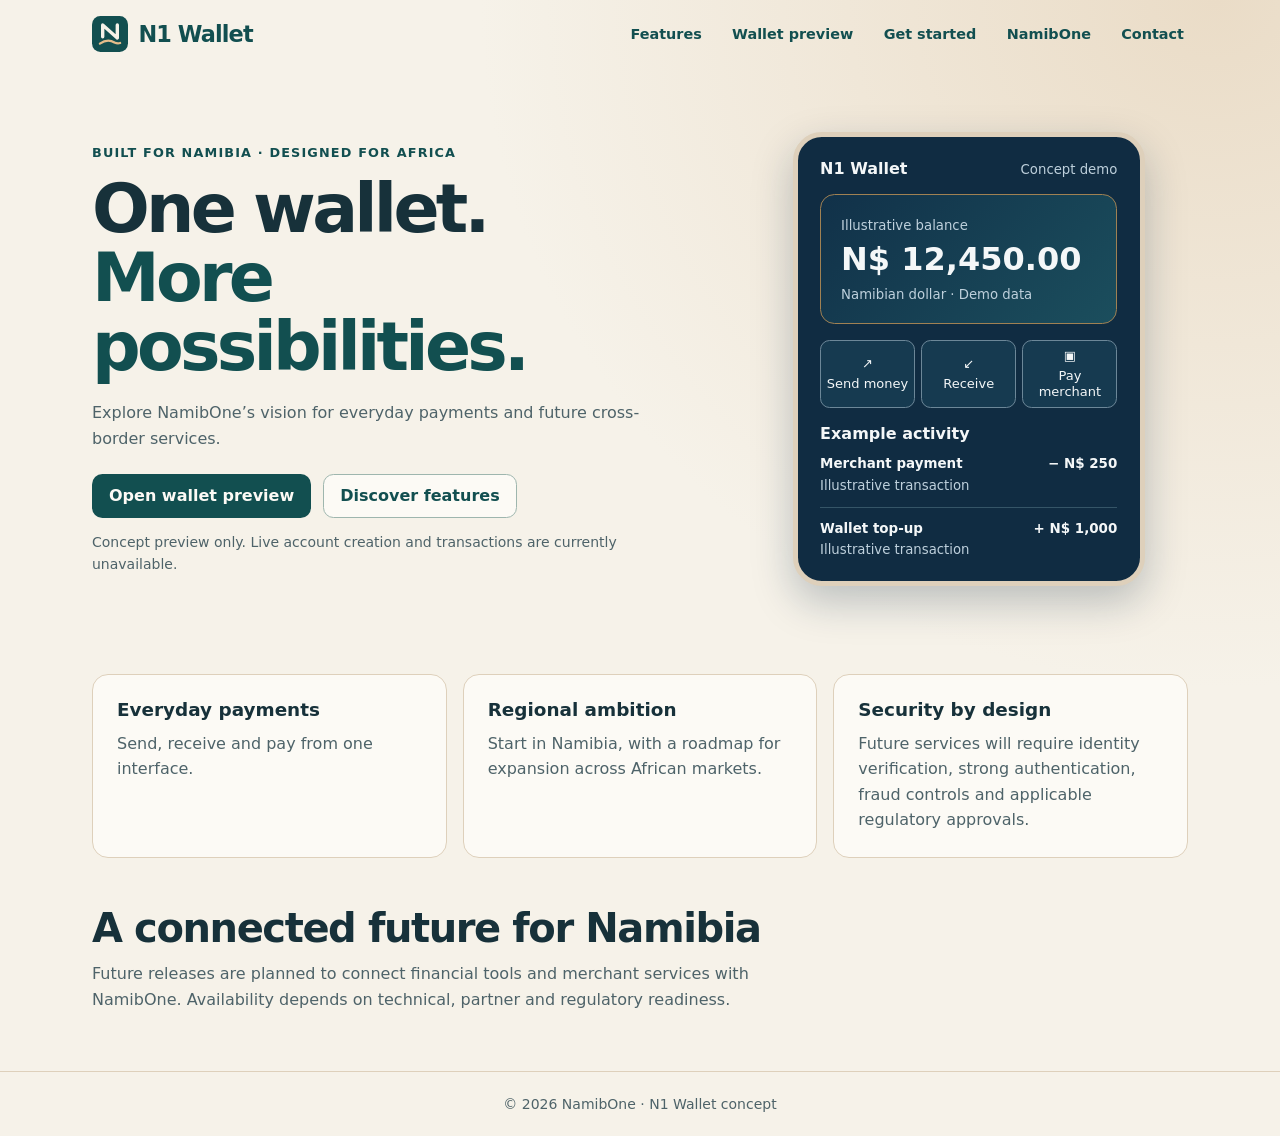
==== commit 679ccc66: "Link N1 Wallet to its getting-started guide" ====
--- a/index.html
+++ b/index.html
@@ -6,7 +6,7 @@
   <meta name="theme-color" content="#124f50">
   <title>N1 Wallet | NamibOne</title>
   <link rel="icon" type="image/svg+xml" href="assets/namibone-mark.svg">
-  <link rel="stylesheet" href="assets/home.css?v=2">
+  <link rel="stylesheet" href="assets/home.css">
 </head>
 <body>
   <a class="skip-link" href="#main">Skip to content</a>
@@ -18,6 +18,7 @@
     <nav class="site-nav" aria-label="Main navigation">
       <a href="#features">Features</a>
       <a href="#wallet">Wallet preview</a>
+      <a href="https://namibone.com/docs/n1-wallet/">Get started</a>
       <a href="https://namibone.com/">NamibOne</a>
       <a href="mailto:hello@namibone.com?subject=N1%20Wallet%20enquiry">Contact</a>
     </nav>
